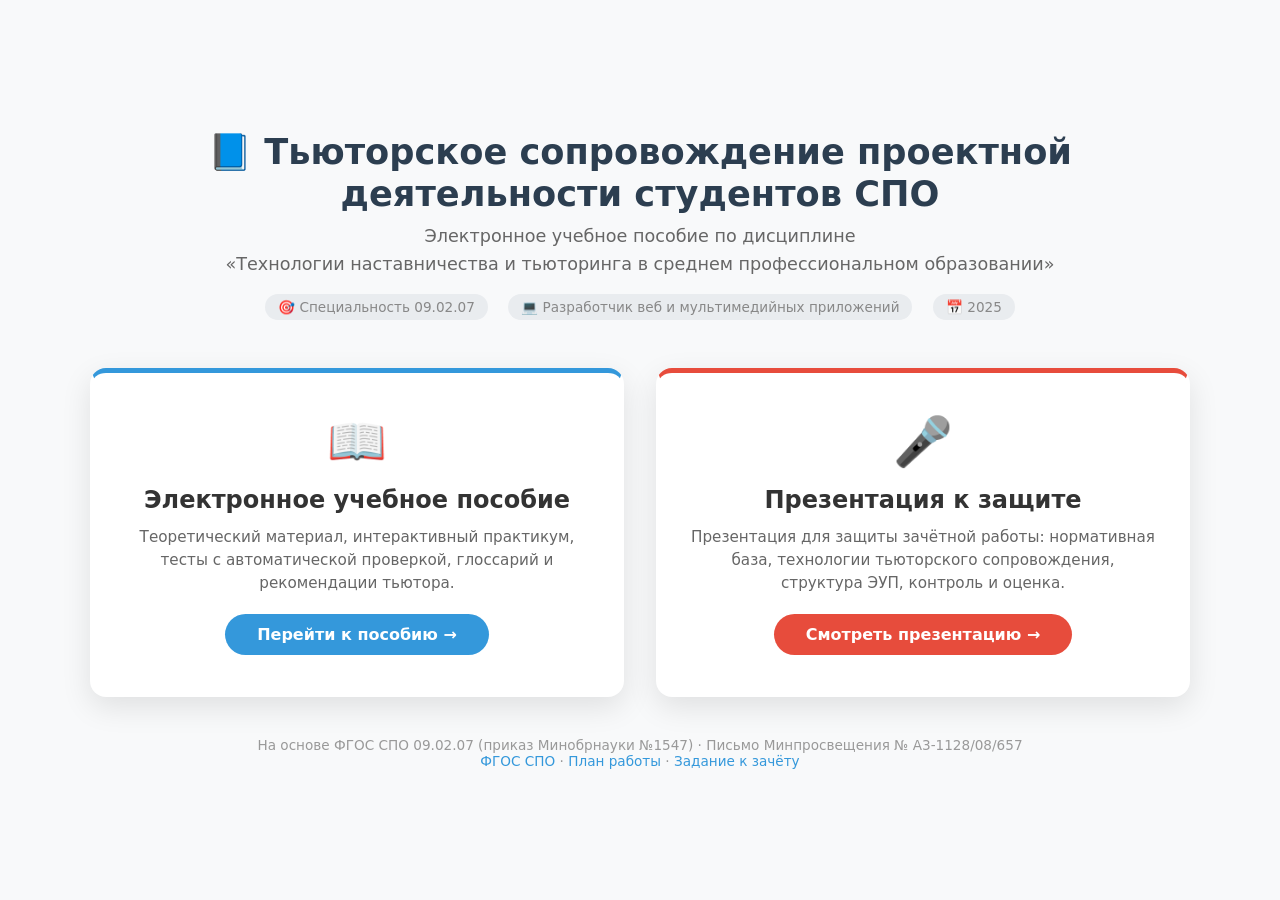
==== index.html @ f14a6d61 "initial commit" ====
<!DOCTYPE html>
<html lang="ru">
<head>
    <meta charset="UTF-8">
    <meta name="viewport" content="width=device-width, initial-scale=1.0">
    <title>Тьюторское сопровождение проектной деятельности студентов СПО</title>
    <style>
        :root {
            --primary: #2c3e50;
            --secondary: #3498db;
            --accent: #e74c3c;
            --bg: #f8f9fa;
            --text: #333;
            --card-shadow: 0 10px 30px rgba(0,0,0,0.1);
        }
        * { margin: 0; padding: 0; box-sizing: border-box; }
        body {
            font-family: 'Segoe UI', system-ui, -apple-system, sans-serif;
            background: var(--bg);
            color: var(--text);
            min-height: 100vh;
            display: flex;
            flex-direction: column;
            align-items: center;
            justify-content: center;
            padding: 2rem;
        }
        .container {
            max-width: 1100px;
            width: 100%;
            text-align: center;
        }
        header {
            margin-bottom: 3rem;
        }
        header h1 {
            font-size: 2.2rem;
            color: var(--primary);
            margin-bottom: 0.5rem;
        }
        header .subtitle {
            font-size: 1.1rem;
            color: #666;
            line-height: 1.6;
        }
        header .meta {
            margin-top: 1rem;
            font-size: 0.95rem;
            color: #888;
        }
        header .meta span {
            display: inline-block;
            margin: 0 0.5rem;
            padding: 0.3rem 0.8rem;
            background: #e9ecef;
            border-radius: 20px;
            font-size: 0.85rem;
        }
        .cards {
            display: grid;
            grid-template-columns: 1fr 1fr;
            gap: 2rem;
            margin-bottom: 2.5rem;
        }
        .card {
            background: white;
            border-radius: 16px;
            padding: 2.5rem 2rem;
            box-shadow: var(--card-shadow);
            transition: transform 0.3s, box-shadow 0.3s;
            text-decoration: none;
            color: var(--text);
            display: flex;
            flex-direction: column;
            align-items: center;
            border: 2px solid transparent;
        }
        .card:hover {
            transform: translateY(-5px);
            box-shadow: 0 15px 40px rgba(0,0,0,0.15);
        }
        .card.eup { border-top: 5px solid var(--secondary); }
        .card.eup:hover { border-color: var(--secondary); }
        .card.pres { border-top: 5px solid var(--accent); }
        .card.pres:hover { border-color: var(--accent); }
        .card .icon {
            font-size: 3rem;
            margin-bottom: 1rem;
        }
        .card h2 {
            font-size: 1.5rem;
            margin-bottom: 0.8rem;
        }
        .card p {
            font-size: 0.95rem;
            color: #666;
            line-height: 1.5;
        }
        .card .btn {
            margin-top: 1.2rem;
            padding: 0.7rem 2rem;
            border-radius: 30px;
            font-size: 1rem;
            font-weight: 600;
            border: none;
            cursor: pointer;
            transition: background 0.3s;
        }
        .card.eup .btn { background: var(--secondary); color: white; }
        .card.eup .btn:hover { background: #2980b9; }
        .card.pres .btn { background: var(--accent); color: white; }
        .card.pres .btn:hover { background: #c0392b; }
        .footer {
            margin-top: 1.5rem;
            font-size: 0.85rem;
            color: #999;
        }
        .footer a { color: var(--secondary); text-decoration: none; }
        .footer a:hover { text-decoration: underline; }
        @media (max-width: 700px) {
            .cards { grid-template-columns: 1fr; }
            header h1 { font-size: 1.6rem; }
        }
    </style>
</head>
<body>
    <div class="container">
        <header>
            <h1>📘 Тьюторское сопровождение проектной деятельности студентов СПО</h1>
            <p class="subtitle">Электронное учебное пособие по дисциплине<br>
            «Технологии наставничества и тьюторинга в среднем профессиональном образовании»</p>
            <div class="meta">
                <span>🎯 Специальность 09.02.07</span>
                <span>💻 Разработчик веб и мультимедийных приложений</span>
                <span>📅 2025</span>
            </div>
        </header>

        <div class="cards">
            <a href="eup/index.html" class="card eup">
                <div class="icon">📖</div>
                <h2>Электронное учебное пособие</h2>
                <p>Теоретический материал, интерактивный практикум, тесты с автоматической проверкой, глоссарий и рекомендации тьютора.</p>
                <span class="btn">Перейти к пособию →</span>
            </a>
            <a href="presentation/index.html" class="card pres">
                <div class="icon">🎤</div>
                <h2>Презентация к защите</h2>
                <p>Презентация для защиты зачётной работы: нормативная база, технологии тьюторского сопровождения, структура ЭУП, контроль и оценка.</p>
                <span class="btn">Смотреть презентацию →</span>
            </a>
        </div>

        <div class="footer">
            <p>На основе ФГОС СПО 09.02.07 (приказ Минобрнауки №1547) · Письмо Минпросвещения № А3-1128/08/657</p>
            <p><a href="фгос.md">ФГОС СПО</a> · <a href="PLAN.md">План работы</a> · <a href="зачет.md">Задание к зачёту</a></p>
        </div>
    </div>
</body>
</html>
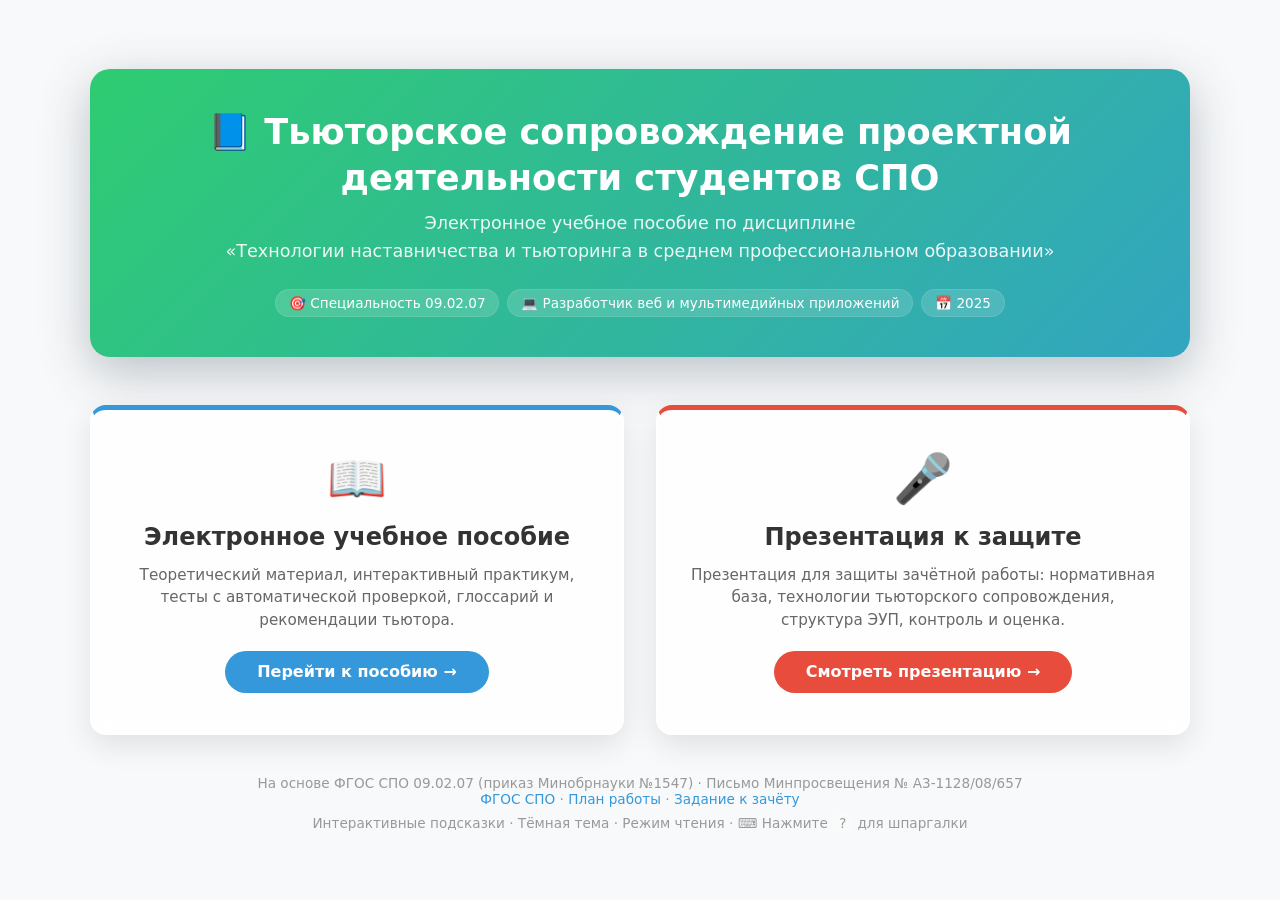
==== commit 7fc87c0c: "imporove" ====
--- a/index.html
+++ b/index.html
@@ -32,29 +32,45 @@
         }
         header {
             margin-bottom: 3rem;
+            padding: 2.5rem;
+            border-radius: 20px;
+            background: linear-gradient(-45deg, #1a1a2e, #2c3e50, #3498db, #2ecc71);
+            background-size: 400% 400%;
+            animation: gradient 15s ease infinite;
+            color: white;
+            box-shadow: 0 15px 50px rgba(44, 62, 80, 0.3);
+        }
+        @keyframes gradient {
+            0% { background-position: 0% 50%; }
+            50% { background-position: 100% 50%; }
+            100% { background-position: 0% 50%; }
         }
         header h1 {
             font-size: 2.2rem;
-            color: var(--primary);
             margin-bottom: 0.5rem;
+            line-height: 1.3;
         }
         header .subtitle {
             font-size: 1.1rem;
-            color: #666;
+            opacity: 0.9;
             line-height: 1.6;
         }
         header .meta {
-            margin-top: 1rem;
-            font-size: 0.95rem;
-            color: #888;
+            margin-top: 1.5rem;
+            font-size: 0.9rem;
+            display: flex;
+            flex-wrap: wrap;
+            gap: 0.5rem;
+            justify-content: center;
         }
         header .meta span {
             display: inline-block;
-            margin: 0 0.5rem;
             padding: 0.3rem 0.8rem;
-            background: #e9ecef;
+            background: rgba(255,255,255,0.15);
             border-radius: 20px;
             font-size: 0.85rem;
+            backdrop-filter: blur(4px);
+            border: 1px solid rgba(255,255,255,0.1);
         }
         .cards {
             display: grid;
@@ -63,21 +79,23 @@
             margin-bottom: 2.5rem;
         }
         .card {
-            background: white;
+            background: rgba(255,255,255,0.85);
+            backdrop-filter: blur(10px);
             border-radius: 16px;
             padding: 2.5rem 2rem;
             box-shadow: var(--card-shadow);
-            transition: transform 0.3s, box-shadow 0.3s;
+            transition: transform 0.3s, box-shadow 0.3s, background 0.3s;
             text-decoration: none;
             color: var(--text);
             display: flex;
             flex-direction: column;
             align-items: center;
-            border: 2px solid transparent;
+            border: 2px solid rgba(255,255,255,0.3);
         }
         .card:hover {
-            transform: translateY(-5px);
-            box-shadow: 0 15px 40px rgba(0,0,0,0.15);
+            transform: translateY(-8px);
+            box-shadow: 0 20px 50px rgba(0,0,0,0.15);
+            background: rgba(255,255,255,0.95);
         }
         .card.eup { border-top: 5px solid var(--secondary); }
         .card.eup:hover { border-color: var(--secondary); }
@@ -104,8 +122,9 @@
             font-weight: 600;
             border: none;
             cursor: pointer;
-            transition: background 0.3s;
+            transition: background 0.3s, transform 0.2s;
         }
+        .card .btn:hover { transform: scale(1.05); }
         .card.eup .btn { background: var(--secondary); color: white; }
         .card.eup .btn:hover { background: #2980b9; }
         .card.pres .btn { background: var(--accent); color: white; }
@@ -117,9 +136,17 @@
         }
         .footer a { color: var(--secondary); text-decoration: none; }
         .footer a:hover { text-decoration: underline; }
+        @keyframes fadeInUp {
+            from { opacity: 0; transform: translateY(30px); }
+            to { opacity: 1; transform: translateY(0); }
+        }
+        .cards .card:nth-child(1) { animation: fadeInUp 0.6s ease-out 0.2s both; }
+        .cards .card:nth-child(2) { animation: fadeInUp 0.6s ease-out 0.4s both; }
+        .footer { animation: fadeInUp 0.6s ease-out 0.6s both; }
         @media (max-width: 700px) {
             .cards { grid-template-columns: 1fr; }
             header h1 { font-size: 1.6rem; }
+            header { padding: 1.5rem; }
         }
     </style>
 </head>
@@ -154,6 +181,7 @@
         <div class="footer">
             <p>На основе ФГОС СПО 09.02.07 (приказ Минобрнауки №1547) · Письмо Минпросвещения № А3-1128/08/657</p>
             <p><a href="фгос.md">ФГОС СПО</a> · <a href="PLAN.md">План работы</a> · <a href="зачет.md">Задание к зачёту</a></p>
+            <p style="margin-top:0.5rem;">Интерактивные подсказки · Тёмная тема · Режим чтения · ⌨️ Нажмите <kbd style="background:rgba(255,255,255,0.15);padding:0.1rem 0.4rem;border-radius:3px;font-family:monospace;">?</kbd> для шпаргалки</p>
         </div>
     </div>
 </body>
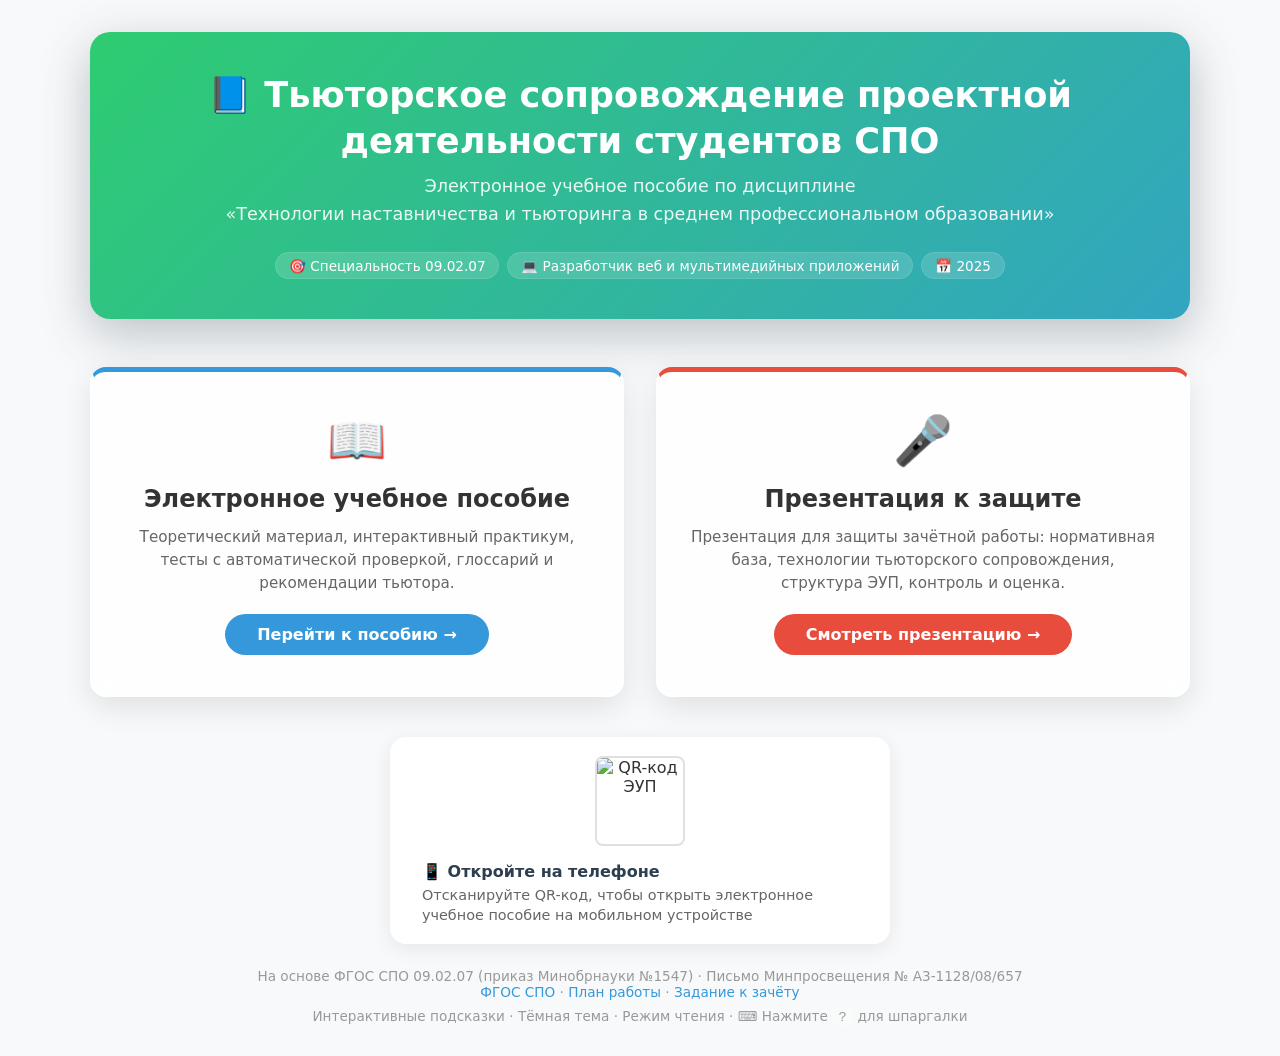
==== commit 3b9c1f0c: "add mobile adaptation and qr code" ====
--- a/index.html
+++ b/index.html
@@ -136,17 +136,55 @@
         }
         .footer a { color: var(--secondary); text-decoration: none; }
         .footer a:hover { text-decoration: underline; }
+        .qr-block {
+            margin: 2rem auto 1rem;
+            display: flex;
+            align-items: center;
+            justify-content: center;
+            gap: 1rem;
+            flex-wrap: wrap;
+            background: rgba(255,255,255,0.9);
+            border-radius: 16px;
+            padding: 1.2rem 2rem;
+            box-shadow: 0 5px 20px rgba(0,0,0,0.08);
+            animation: fadeInUp 0.6s ease-out 0.5s both;
+            max-width: 500px;
+        }
+        .qr-block img {
+            width: 90px;
+            height: 90px;
+            border-radius: 8px;
+            border: 2px solid #e0e0e0;
+        }
+        .qr-block .qr-text {
+            text-align: left;
+            font-size: 0.9rem;
+        }
+        .qr-block .qr-text strong {
+            color: var(--primary);
+            display: block;
+            font-size: 1rem;
+            margin-bottom: 0.2rem;
+        }
+        .qr-block .qr-text p {
+            color: #666;
+            line-height: 1.4;
+            margin: 0;
+        }
         @keyframes fadeInUp {
             from { opacity: 0; transform: translateY(30px); }
             to { opacity: 1; transform: translateY(0); }
         }
         .cards .card:nth-child(1) { animation: fadeInUp 0.6s ease-out 0.2s both; }
         .cards .card:nth-child(2) { animation: fadeInUp 0.6s ease-out 0.4s both; }
-        .footer { animation: fadeInUp 0.6s ease-out 0.6s both; }
+        .qr-block { animation: fadeInUp 0.6s ease-out 0.6s both; }
+        .footer { animation: fadeInUp 0.6s ease-out 0.8s both; }
         @media (max-width: 700px) {
             .cards { grid-template-columns: 1fr; }
             header h1 { font-size: 1.6rem; }
             header { padding: 1.5rem; }
+            .qr-block { flex-direction: column; text-align: center; padding: 1rem; }
+            .qr-block .qr-text { text-align: center; }
         }
     </style>
 </head>
@@ -178,6 +216,15 @@
             </a>
         </div>
 
+        <!-- QR-код -->
+        <div class="qr-block">
+            <img src="http://qrcoder.ru/code/?https%3A%2F%2Fevgpol.ru%2F&10&0" alt="QR-код ЭУП" title="Отсканируйте, чтобы открыть ЭУП на телефоне">
+            <div class="qr-text">
+                <strong>📱 Откройте на телефоне</strong>
+                <p>Отсканируйте QR-код, чтобы открыть электронное учебное пособие на мобильном устройстве</p>
+            </div>
+        </div>
+
         <div class="footer">
             <p>На основе ФГОС СПО 09.02.07 (приказ Минобрнауки №1547) · Письмо Минпросвещения № А3-1128/08/657</p>
             <p><a href="фгос.md">ФГОС СПО</a> · <a href="PLAN.md">План работы</a> · <a href="зачет.md">Задание к зачёту</a></p>
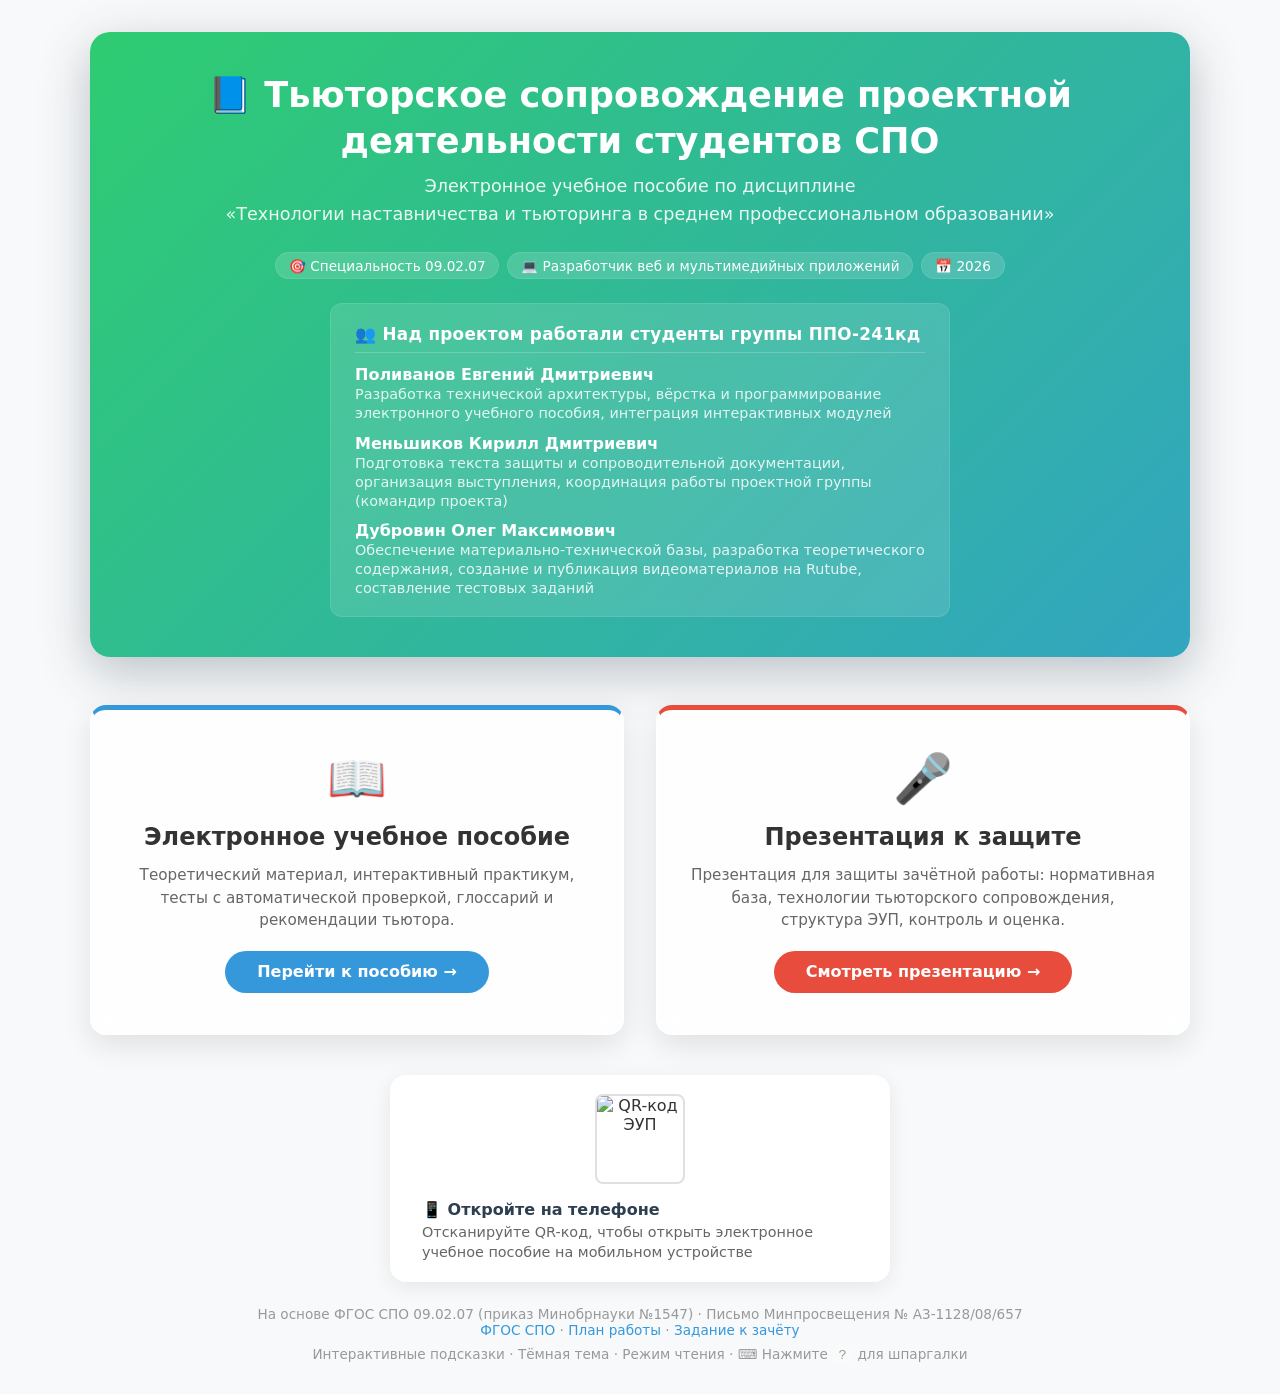
==== commit 2e4176f5: "add authors" ====
--- a/index.html
+++ b/index.html
@@ -197,7 +197,24 @@
             <div class="meta">
                 <span>🎯 Специальность 09.02.07</span>
                 <span>💻 Разработчик веб и мультимедийных приложений</span>
-                <span>📅 2025</span>
+                <span>📅 2026</span>
+            </div>
+            <div style="margin-top:1.5rem;padding:1.2rem 1.5rem;background:rgba(255,255,255,0.12);border-radius:12px;text-align:left;max-width:620px;margin-left:auto;margin-right:auto;backdrop-filter:blur(4px);border:1px solid rgba(255,255,255,0.1);">
+                <p style="font-weight:700;margin-bottom:0.8rem;font-size:1.05rem;letter-spacing:0.3px;border-bottom:1px solid rgba(255,255,255,0.2);padding-bottom:0.5rem;">👥 Над проектом работали студенты группы ППО-241кд</p>
+                <div style="display:flex;flex-direction:column;gap:0.7rem;">
+                    <div>
+                        <span style="font-weight:600;color:#fff;">Поливанов Евгений Дмитриевич</span><br>
+                        <span style="font-size:0.9rem;opacity:0.85;">Разработка технической архитектуры, вёрстка и программирование электронного учебного пособия, интеграция интерактивных модулей</span>
+                    </div>
+                    <div>
+                        <span style="font-weight:600;color:#fff;">Меньшиков Кирилл Дмитриевич</span><br>
+                        <span style="font-size:0.9rem;opacity:0.85;">Подготовка текста защиты и сопроводительной документации, организация выступления, координация работы проектной группы (командир проекта)</span>
+                    </div>
+                    <div>
+                        <span style="font-weight:600;color:#fff;">Дубровин Олег Максимович</span><br>
+                        <span style="font-size:0.9rem;opacity:0.85;">Обеспечение материально-технической базы, разработка теоретического содержания, создание и публикация видеоматериалов на Rutube, составление тестовых заданий</span>
+                    </div>
+                </div>
             </div>
         </header>
 
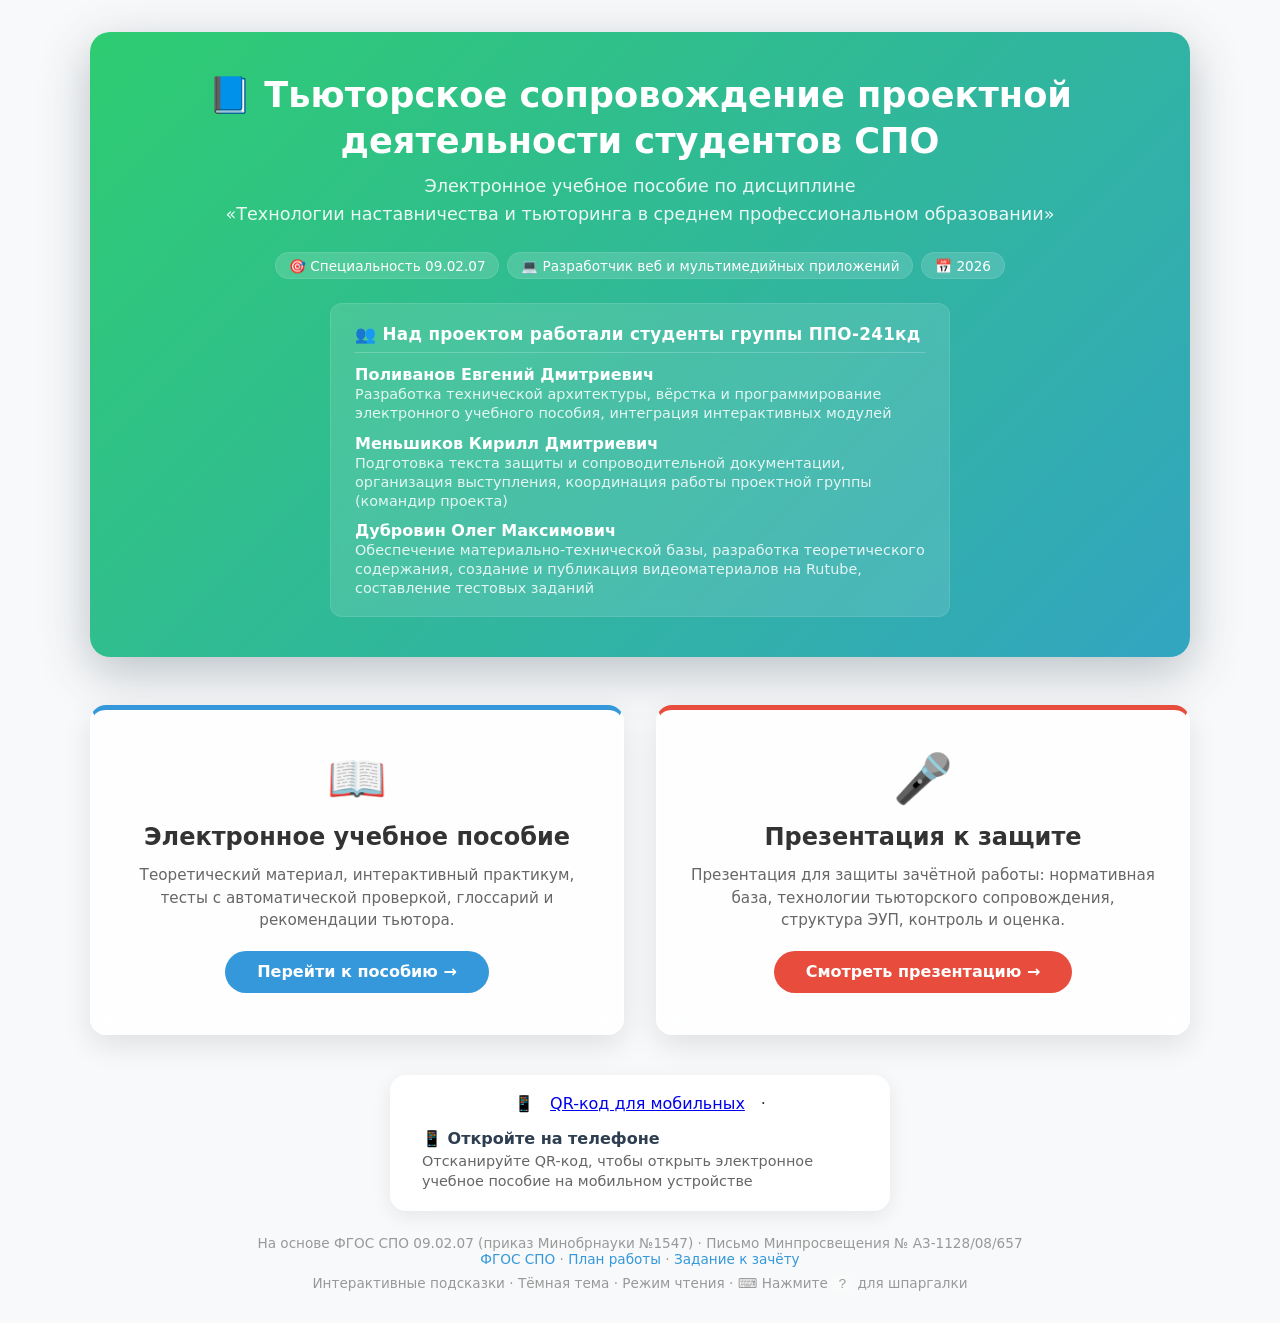
==== commit a70fc3f0: "change qr link" ====
--- a/index.html
+++ b/index.html
@@ -235,7 +235,7 @@
 
         <!-- QR-код -->
         <div class="qr-block">
-            <img src="http://qrcoder.ru/code/?https%3A%2F%2Fevgpol.ru%2F&10&0" alt="QR-код ЭУП" title="Отсканируйте, чтобы открыть ЭУП на телефоне">
+            📱 <a href="http://qrcoder.ru/code/?https%3A%2F%2Fevgpol.ru%2F&10&0" target="_blank">QR-код для мобильных</a> ·
             <div class="qr-text">
                 <strong>📱 Откройте на телефоне</strong>
                 <p>Отсканируйте QR-код, чтобы открыть электронное учебное пособие на мобильном устройстве</p>
